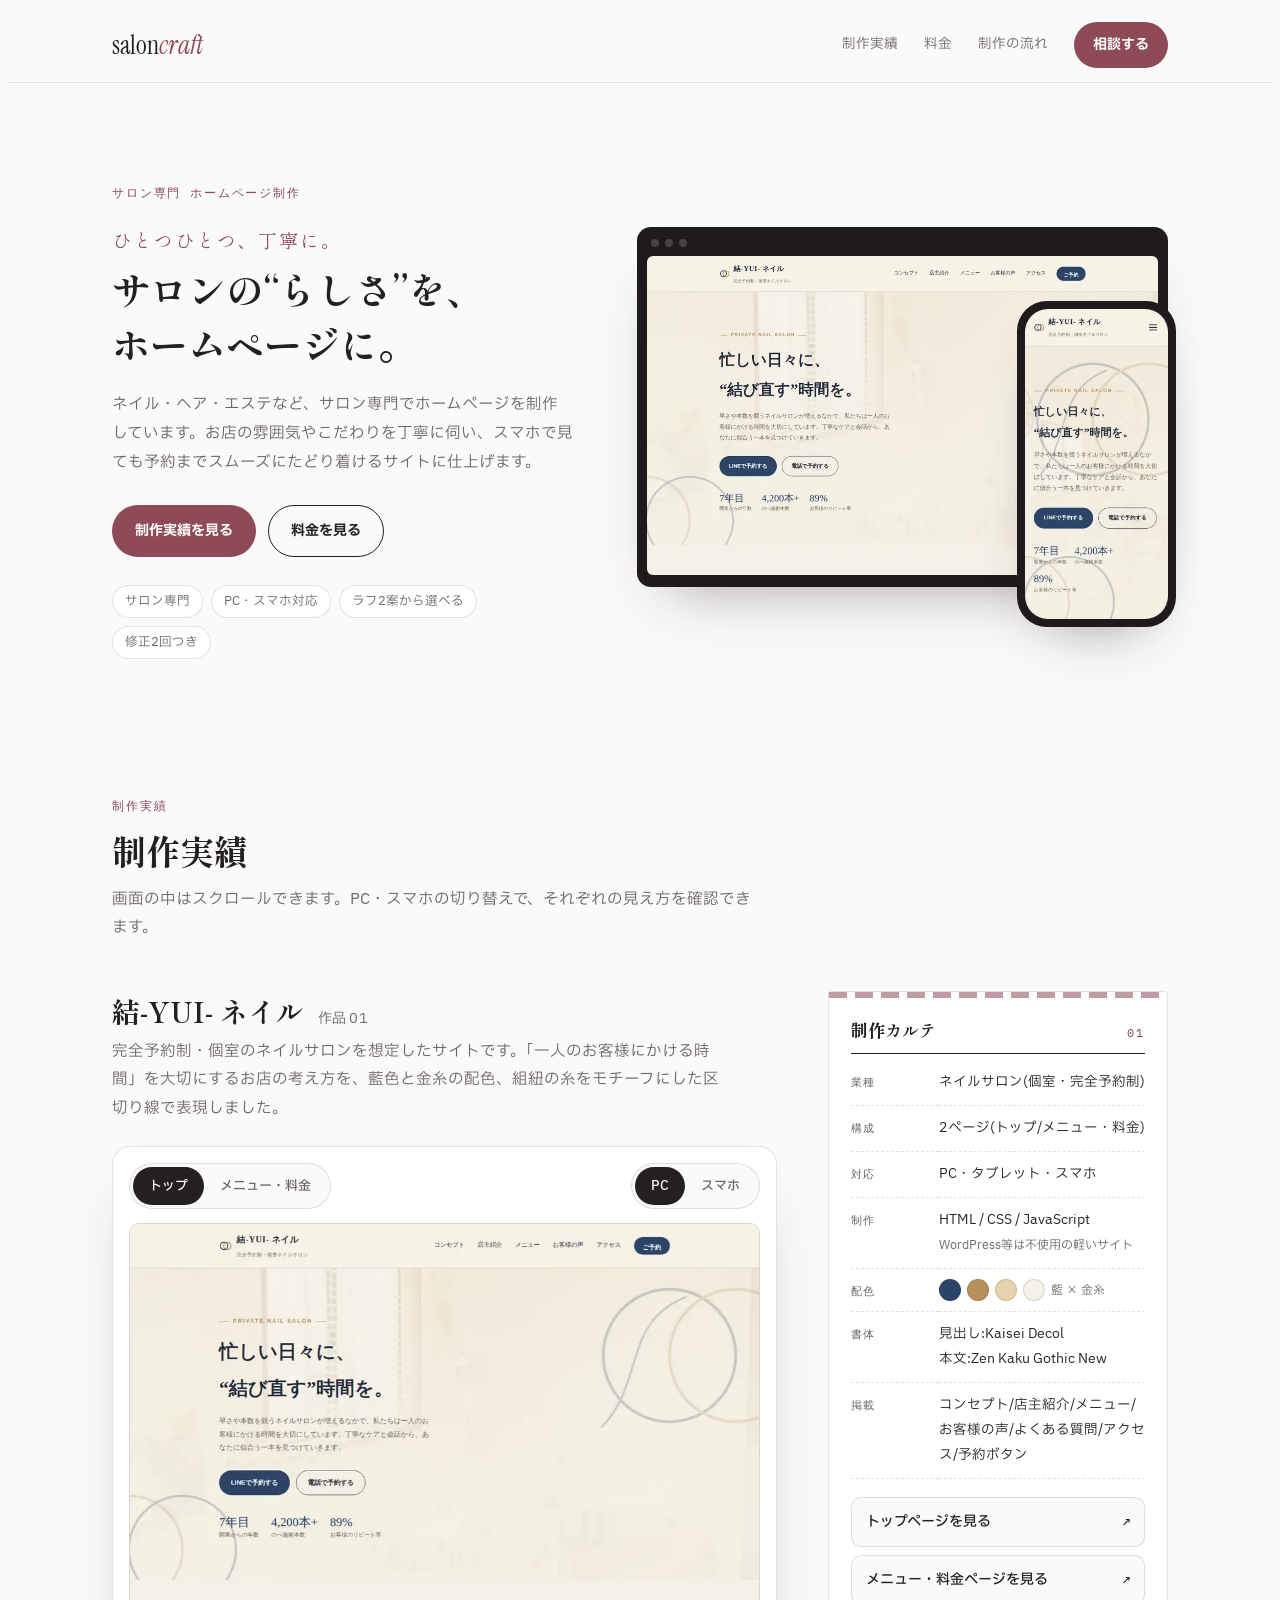
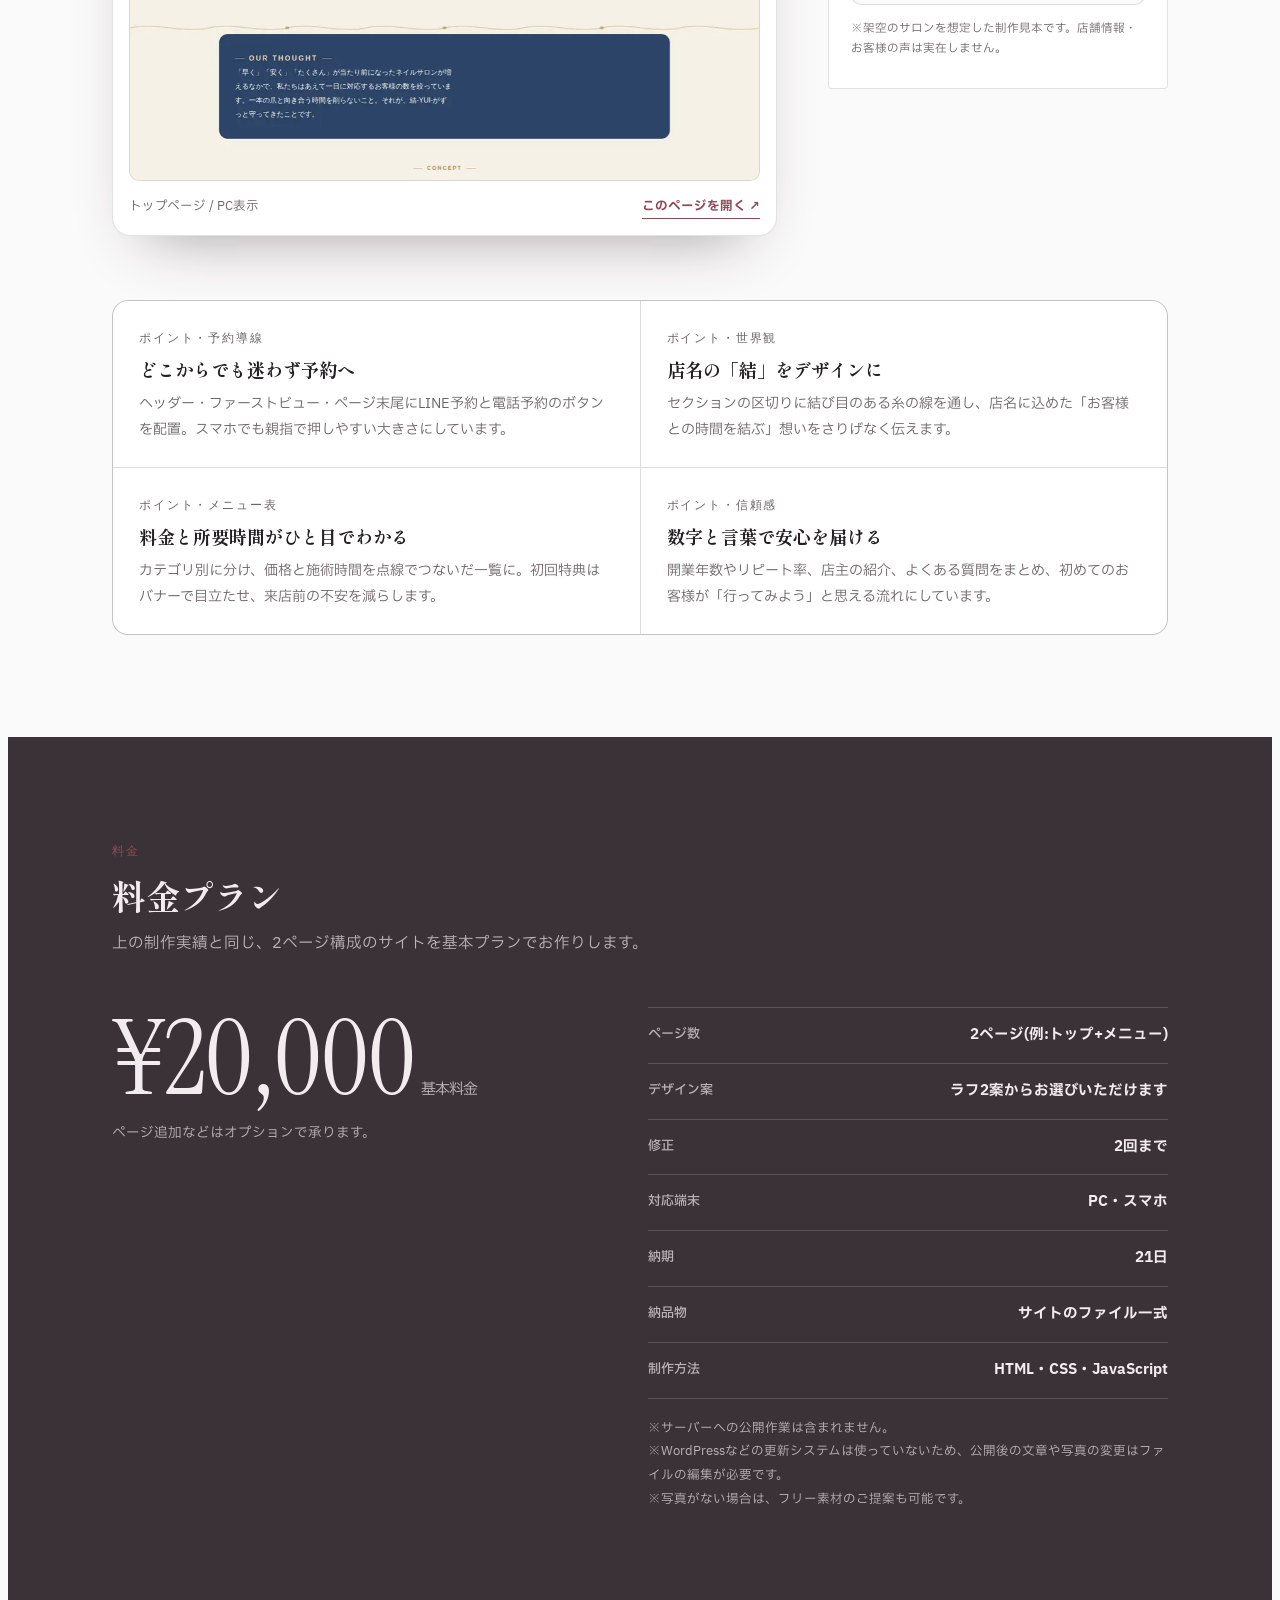
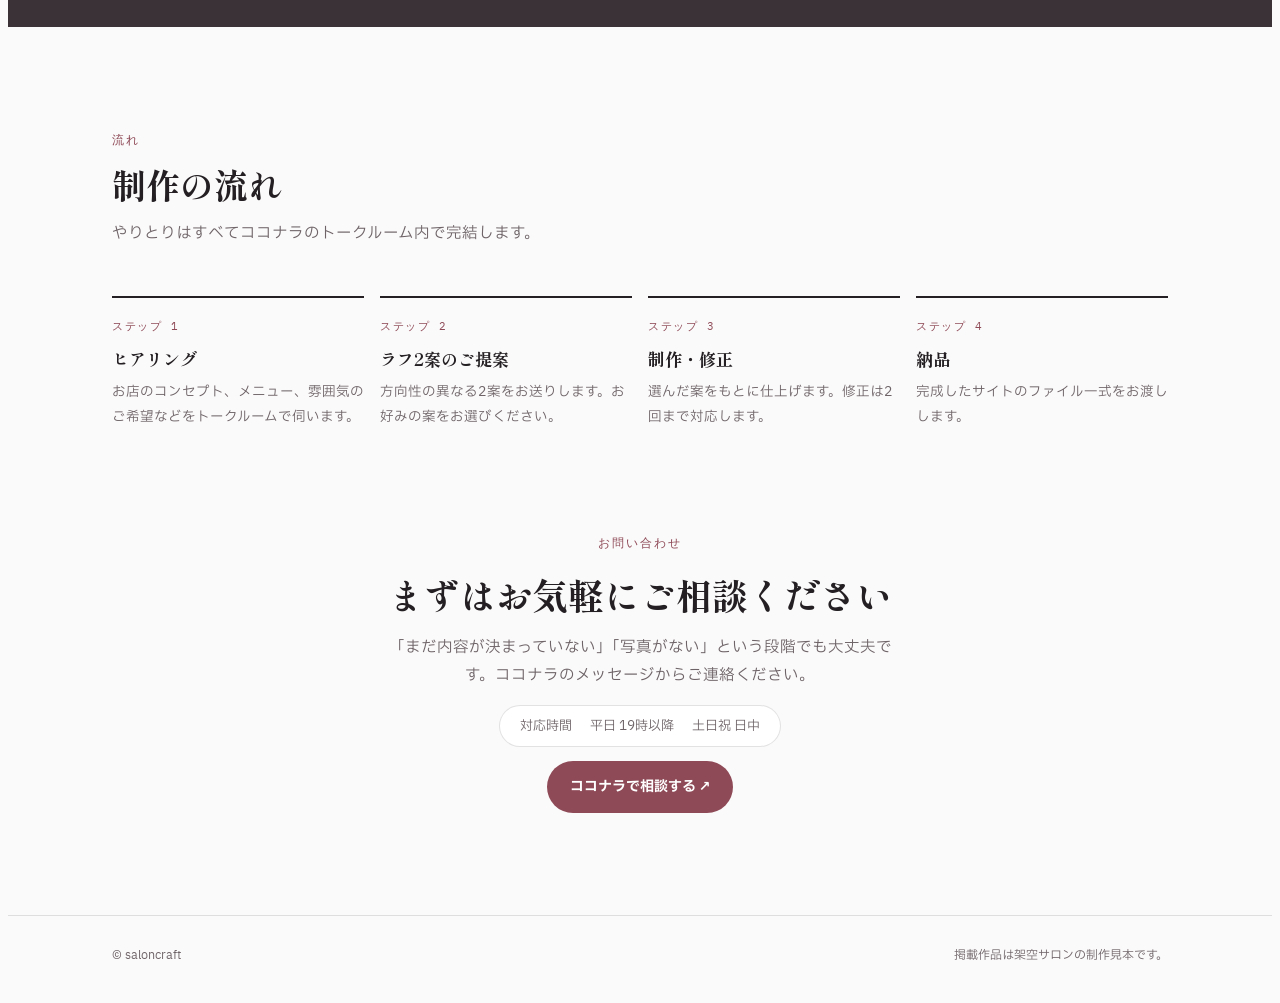
==== git/index.html @ d6b90ef6 "Add files via upload" ====
<!DOCTYPE html>
<html lang="ja">
<head>
<meta charset="UTF-8">
<meta name="viewport" content="width=device-width, initial-scale=1.0">
<meta name="description" content="サロン専門のホームページ制作 saloncraft のポートフォリオ">
<title>saloncraft Works</title>
<link rel="preconnect" href="https://fonts.googleapis.com">
<link rel="preconnect" href="https://fonts.gstatic.com" crossorigin>
<link rel="stylesheet" href="https://fonts.googleapis.com/css2?family=Instrument+Serif:ital@0;1&family=Shippori+Mincho:wght@500;700&family=IBM+Plex+Sans+JP:wght@400;500;700&family=IBM+Plex+Mono:wght@400;500&display=swap">
<style>
:root{
  --bg:#FBFAFA;
  --surface:#FFFFFF;
  --ink:#231F22;
  --muted:#6E6468;
  --line:rgba(35,31,34,.13);
  --accent:#8E4A57;
  --accent-soft:#EFE1E3;
  --deep:#3A3237;
  --on-deep:#F3ECEE;
  --frame:#1E1A1D;
  --shadow:0 30px 60px -34px rgba(40,24,30,.45);
  --serif-en:"Instrument Serif","Times New Roman",serif;
  --serif-jp:"Shippori Mincho","Hiragino Mincho ProN","Yu Mincho",serif;
  --sans:"IBM Plex Sans JP","Hiragino Sans","Yu Gothic",system-ui,sans-serif;
  --mono:"IBM Plex Mono",ui-monospace,Menlo,monospace;
}
@media (prefers-color-scheme: dark){
  :root:not([data-theme="light"]){
    color-scheme:dark;
    --bg:#211D20; --surface:#2B272A; --ink:#EEE8EA; --muted:#AFA3A8;
    --line:rgba(238,232,234,.14); --accent:#DC97A4; --accent-soft:#3A2A2F;
    --deep:#1A1719; --on-deep:#EEE8EA; --frame:#0B090A;
    --shadow:0 30px 60px -30px rgba(0,0,0,.7);
  }
}
:root[data-theme="dark"]{
  color-scheme:dark;
  --bg:#211D20; --surface:#2B272A; --ink:#EEE8EA; --muted:#AFA3A8;
  --line:rgba(238,232,234,.14); --accent:#DC97A4; --accent-soft:#3A2A2F;
  --deep:#1A1719; --on-deep:#EEE8EA; --frame:#0B090A;
  --shadow:0 30px 60px -30px rgba(0,0,0,.7);
}

*{box-sizing:border-box}
html{scroll-behavior:smooth}
body{background:var(--bg);color:var(--ink);font-family:var(--sans);font-size:15.5px;line-height:1.85;-webkit-font-smoothing:antialiased}
a{color:inherit}
img{display:block;max-width:100%}
.wrap{max-width:1120px;margin:0 auto;padding-inline:clamp(16px,4vw,32px)}
h1,h2,h3{font-family:var(--serif-jp);font-weight:700;text-wrap:balance;margin:0;line-height:1.45}
.en{font-family:var(--serif-en);font-weight:400;letter-spacing:.01em}
.label{font-family:var(--mono);font-size:11.5px;letter-spacing:.16em;text-transform:uppercase;color:var(--accent)}
:focus-visible{outline:2px solid var(--accent);outline-offset:3px;border-radius:4px}

/* header */
.site-head{position:sticky;top:env(safe-area-inset-top,0px);z-index:20;background:color-mix(in srgb,var(--bg) 88%,transparent);backdrop-filter:blur(10px);border-bottom:1px solid var(--line)}
.site-head .wrap{display:flex;align-items:center;justify-content:space-between;gap:16px;padding-block:14px}
.logo{font-family:var(--serif-en);font-size:26px;text-decoration:none;line-height:1}
.logo i{color:var(--accent)}
.nav{display:flex;align-items:center;gap:26px;font-size:13.5px}
.nav a{text-decoration:none;color:var(--muted)}
.nav a:hover{color:var(--ink)}
.btn{display:inline-flex;align-items:center;justify-content:center;gap:8px;border-radius:999px;padding:12px 22px;font-weight:700;font-size:14px;text-decoration:none;border:1px solid transparent;transition:transform .2s ease,background .2s ease}
.btn:hover{transform:translateY(-1px)}
.btn-accent{background:var(--accent);color:var(--surface)}
.btn-line{border-color:var(--ink);color:var(--ink)}
.btn-line:hover{background:var(--ink);color:var(--bg)}
.nav .btn{padding:9px 18px;color:var(--surface)}
@media (max-width:720px){.nav a:not(.btn){display:none}}

/* hero */
.hero{padding-block:clamp(48px,8vw,96px) clamp(40px,6vw,72px)}
.hero .wrap{display:grid;grid-template-columns:1fr 1.15fr;gap:clamp(32px,5vw,64px);align-items:center}
.hero h1 .nw{white-space:nowrap}
.hero h1{font-size:clamp(26px,3.4vw,38px);margin:18px 0 20px}
.hero h1 .en{display:block;font-size:.5em;color:var(--accent);margin-bottom:8px;font-family:var(--serif-jp);letter-spacing:.1em}
.hero p{color:var(--muted);max-width:32em;margin:0 0 28px}
.hero .cta{display:flex;gap:12px;flex-wrap:wrap}
.specs{display:flex;flex-wrap:wrap;gap:8px;margin-top:28px;padding:0;list-style:none}
.specs li{font-size:12.5px;border:1px solid var(--line);border-radius:999px;padding:4px 12px;color:var(--muted);background:var(--surface)}

/* device composition */
.stage{position:relative;padding:0 0 40px 0}
.pc{background:var(--frame);border-radius:14px;padding:10px 10px 12px;box-shadow:var(--shadow)}
.pc .bar{display:flex;gap:6px;padding:2px 4px 9px}
.pc .bar span{width:8px;height:8px;border-radius:50%;background:#4a4145}
.pc .screen{border-radius:6px;overflow:hidden;aspect-ratio:16/10;background:#f6f1e6}
.pc .screen img,.phone .screen img{width:100%;height:auto}
.phone{background:var(--frame);border-radius:30px;padding:8px;box-shadow:var(--shadow)}
.phone .screen{border-radius:23px;overflow:hidden;aspect-ratio:9/19.5;background:#f6f1e6}
.stage .phone{position:absolute;right:-8px;bottom:0;width:30%;max-width:190px}
@media (max-width:860px){
  .hero .wrap{grid-template-columns:1fr}
  .stage{margin-right:8px}
}

/* sections */
section.block{padding-block:clamp(56px,8vw,104px)}
.sec-head{display:grid;gap:10px;margin-bottom:clamp(28px,4vw,48px);max-width:640px}
.sec-head h2{font-size:clamp(24px,3.2vw,34px)}
.sec-head p{margin:0;color:var(--muted)}

/* work */
.work{display:grid;grid-template-columns:minmax(0,1fr) 340px;gap:clamp(28px,4vw,56px);align-items:start}
.work-title{display:flex;align-items:baseline;gap:14px;flex-wrap:wrap;margin-bottom:6px}
.work-title h3{font-size:clamp(22px,2.8vw,28px)}
.work-title .en{font-size:14px;color:var(--muted);font-family:var(--sans)}
.work-lede{color:var(--muted);margin:0 0 22px;max-width:40em}

.viewer{background:var(--surface);border:1px solid var(--line);border-radius:18px;padding:16px;box-shadow:var(--shadow)}
.controls{display:flex;justify-content:space-between;gap:10px;flex-wrap:wrap;margin-bottom:14px}
.seg{display:inline-flex;background:var(--bg);border:1px solid var(--line);border-radius:999px;padding:3px}
.seg button{font:inherit;font-size:13px;font-weight:500;border:0;background:transparent;color:var(--muted);padding:7px 16px;border-radius:999px;cursor:pointer}
.seg button[aria-pressed="true"]{background:var(--ink);color:var(--bg)}
.scroller{height:clamp(420px,62vh,620px);overflow-y:auto;border-radius:10px;border:1px solid var(--line);background:#f6f1e6;overscroll-behavior:contain;display:flex;justify-content:center}
.scroller.is-sp{background:var(--bg);padding:18px 0}
.scroller .sp-wrap{width:min(300px,86%);flex:none;background:var(--frame);border-radius:30px;padding:8px;height:max-content}
.scroller .sp-wrap img{border-radius:22px}
.scroller > img{width:100%;height:auto;align-self:flex-start}
.viewer-foot{display:flex;justify-content:space-between;align-items:center;gap:12px;flex-wrap:wrap;margin-top:14px;font-size:12.5px;color:var(--muted)}
.viewer-foot a{font-weight:700;color:var(--accent);text-decoration:none;border-bottom:1px solid currentColor}

/* karte (salon client chart style spec sheet) */
.karte{background:var(--surface);border:1px solid var(--line);border-radius:4px;position:relative;padding:22px 22px 18px}
.karte::before{content:"";position:absolute;left:0;right:0;top:0;height:6px;background:repeating-linear-gradient(90deg,var(--accent) 0 18px,transparent 18px 26px);opacity:.55}
.karte-head{display:flex;justify-content:space-between;align-items:baseline;border-bottom:1px solid var(--ink);padding-bottom:8px;margin-bottom:6px}
.karte-head b{font-family:var(--serif-jp);font-size:17px}
.karte dl{margin:0;display:grid;grid-template-columns:88px 1fr}
.karte dt,.karte dd{padding:10px 0;border-bottom:1px dashed var(--line);font-size:13.5px;margin:0}
.karte dt{font-family:var(--mono);font-size:11px;letter-spacing:.1em;color:var(--muted);padding-top:12px}
.swatches{display:flex;gap:6px;align-items:center;flex-wrap:wrap}
.sw{width:22px;height:22px;border-radius:50%;border:1px solid var(--line)}
.links{display:grid;gap:8px;margin-top:18px}
.links a{display:flex;justify-content:space-between;align-items:center;text-decoration:none;border:1px solid var(--line);border-radius:10px;padding:11px 14px;font-size:14px;font-weight:500;background:var(--bg)}
.links a:hover{border-color:var(--accent);color:var(--accent)}
.links a span{font-family:var(--mono);font-size:12px}
.note-fict{font-size:11.5px;color:var(--muted);margin-top:14px;line-height:1.7}
@media (max-width:920px){.work{grid-template-columns:1fr}}

/* points */
.points{display:grid;grid-template-columns:repeat(2,1fr);gap:1px;background:var(--line);border:1px solid var(--line);border-radius:16px;overflow:hidden;margin-top:clamp(40px,6vw,64px)}
.point{background:var(--surface);padding:26px 26px 24px;display:grid;gap:8px;align-content:start}
.point .label{color:var(--muted)}
.point h4{font-family:var(--serif-jp);font-size:18px;margin:0;line-height:1.5}
.point p{margin:0;font-size:14px;color:var(--muted)}
@media (max-width:640px){.points{grid-template-columns:1fr}}

/* plan */
.plan-wrap{background:var(--deep);color:var(--on-deep)}
.plan-wrap .label{color:var(--accent)}
.plan-wrap .sec-head p{color:color-mix(in srgb,var(--on-deep) 70%,transparent)}
.plan{display:grid;grid-template-columns:1fr 1.1fr;gap:clamp(28px,5vw,64px);align-items:start}
.price{font-family:var(--serif-en);font-size:clamp(64px,10vw,104px);line-height:1;letter-spacing:-.01em}
.price small{font-family:var(--sans);font-size:15px;margin-left:6px;opacity:.75}
.plan-sub{opacity:.7;font-size:13.5px;margin:10px 0 0}
.incl{list-style:none;margin:0;padding:0;border-top:1px solid rgba(243,236,238,.18)}
.incl li{display:flex;justify-content:space-between;gap:16px;padding:14px 0;border-bottom:1px solid rgba(243,236,238,.18);font-size:14.5px}
.incl li b{font-weight:500;opacity:.7;font-size:13px}
.incl li span{font-weight:700;text-align:right}
.plan-notes{margin-top:18px;font-size:12.5px;opacity:.7;line-height:1.9}
@media (max-width:820px){.plan{grid-template-columns:1fr}}

/* flow */
.flow{list-style:none;margin:0;padding:0;display:grid;grid-template-columns:repeat(4,1fr);gap:16px;counter-reset:f}
.flow li{position:relative;padding-top:18px;border-top:2px solid var(--ink);display:grid;gap:6px;align-content:start}
.flow li::before{counter-increment:f;content:"ステップ " counter(f);font-family:var(--mono);font-size:11px;letter-spacing:.14em;color:var(--accent)}
.flow h4{font-family:var(--serif-jp);font-size:17px;margin:0}
.flow p{margin:0;font-size:13.5px;color:var(--muted)}
@media (max-width:860px){.flow{grid-template-columns:1fr 1fr;row-gap:28px}}
@media (max-width:480px){.flow{grid-template-columns:1fr}}

/* contact */
.contact{text-align:center;display:grid;justify-items:center;gap:14px}
.contact h2{font-size:clamp(24px,3.4vw,36px)}
.contact p{color:var(--muted);margin:0;max-width:34em}
.hours{display:inline-flex;gap:18px;flex-wrap:wrap;justify-content:center;font-size:13px;color:var(--muted);border:1px solid var(--line);border-radius:999px;padding:8px 20px;background:var(--surface)}
footer{border-top:1px solid var(--line);padding-block:28px;font-size:12px;color:var(--muted)}
footer .wrap{display:flex;justify-content:space-between;gap:12px;flex-wrap:wrap}

@media (prefers-reduced-motion:reduce){
  html{scroll-behavior:auto}
  .btn{transition:none}
}
</style>
</head>
<body>


<header class="site-head">
  <div class="wrap">
    <a class="logo" href="#top">salon<i>craft</i></a>
    <nav class="nav" aria-label="ページ内リンク">
      <a href="#works">制作実績</a>
      <a href="#plan">料金</a>
      <a href="#flow">制作の流れ</a>
      <a class="btn btn-accent" href="#contact">相談する</a>
    </nav>
  </div>
</header>

<main id="top">
  <section class="hero">
    <div class="wrap">
      <div>
        <span class="label">サロン専門 ホームページ制作</span>
        <h1><span class="en">ひとつひとつ、丁寧に。</span><span class="nw">サロンの“らしさ”を、</span><br><span class="nw">ホームページに。</span></h1>
        <p>ネイル・ヘア・エステなど、サロン専門でホームページを制作しています。お店の雰囲気やこだわりを丁寧に伺い、スマホで見ても予約までスムーズにたどり着けるサイトに仕上げます。</p>
        <div class="cta">
          <a class="btn btn-accent" href="#works">制作実績を見る</a>
          <a class="btn btn-line" href="#plan">料金を見る</a>
        </div>
        <ul class="specs">
          <li>サロン専門</li><li>PC・スマホ対応</li><li>ラフ2案から選べる</li><li>修正2回つき</li>
        </ul>
      </div>
      <div class="stage" aria-hidden="true">
        <div class="pc">
          <div class="bar"><span></span><span></span><span></span></div>
          <div class="screen"><img src="[data-uri]" alt=""></div>
        </div>
        <div class="phone">
          <div class="screen"><img src="[data-uri]" alt=""></div>
        </div>
      </div>
    </div>
  </section>

  <section class="block" id="works" style="padding-top:clamp(24px,4vw,48px)">
    <div class="wrap">
      <div class="sec-head">
        <span class="label">制作実績</span>
        <h2>制作実績</h2>
        <p>画面の中はスクロールできます。PC・スマホの切り替えで、それぞれの見え方を確認できます。</p>
      </div>

      <div class="work">
        <div>
          <div class="work-title">
            <h3>結-YUI- ネイル</h3>
            <span class="en">作品 01</span>
          </div>
          <p class="work-lede">完全予約制・個室のネイルサロンを想定したサイトです。「一人のお客様にかける時間」を大切にするお店の考え方を、藍色と金糸の配色、組紐の糸をモチーフにした区切り線で表現しました。</p>

          <div class="viewer">
            <div class="controls">
              <div class="seg" role="group" aria-label="ページ">
                <button type="button" id="pg-top" data-page="top" aria-pressed="true">トップ</button>
                <button type="button" id="pg-menu" data-page="menu" aria-pressed="false">メニュー・料金</button>
              </div>
              <div class="seg" role="group" aria-label="表示">
                <button type="button" id="dv-pc" data-dev="pc" aria-pressed="false">PC</button>
                <button type="button" id="dv-sp" data-dev="sp" aria-pressed="true">スマホ</button>
              </div>
            </div>
            <div class="scroller" id="scroller" tabindex="0" aria-label="サイトのプレビュー(スクロールできます)"></div>
            <div class="viewer-foot">
              <span id="viewer-cap">トップページ / スマホ表示</span>
              <a id="viewer-link" href="yui-top.html">このページを開く ↗</a>
            </div>
          </div>
        </div>

        <aside class="karte" aria-label="制作カルテ">
          <div class="karte-head"><b>制作カルテ</b><span class="label">01</span></div>
          <dl>
            <dt>業種</dt><dd>ネイルサロン(個室・完全予約制)</dd>
            <dt>構成</dt><dd>2ページ(トップ/メニュー・料金)</dd>
            <dt>対応</dt><dd>PC・タブレット・スマホ</dd>
            <dt>制作</dt><dd>HTML / CSS / JavaScript<br><span style="font-size:12px;color:var(--muted)">WordPress等は不使用の軽いサイト</span></dd>
            <dt>配色</dt><dd><div class="swatches"><span class="sw" style="background:#2c4468"></span><span class="sw" style="background:#b8905a"></span><span class="sw" style="background:#e8d3ae"></span><span class="sw" style="background:#f6f1e6"></span><span style="font-size:12px;color:var(--muted)">藍 × 金糸</span></div></dd>
            <dt>書体</dt><dd>見出し:Kaisei Decol<br>本文:Zen Kaku Gothic New</dd>
            <dt>掲載</dt><dd>コンセプト/店主紹介/メニュー/お客様の声/よくある質問/アクセス/予約ボタン</dd>
          </dl>
          <div class="links">
            <a href="yui-top.html" >トップページを見る <span>↗</span></a>
            <a href="yui-menu.html" >メニュー・料金ページを見る <span>↗</span></a>
          </div>
          <p class="note-fict">※架空のサロンを想定した制作見本です。店舗情報・お客様の声は実在しません。</p>
        </aside>
      </div>

      <div class="points">
        <div class="point">
          <span class="label">ポイント・予約導線</span>
          <h4>どこからでも迷わず予約へ</h4>
          <p>ヘッダー・ファーストビュー・ページ末尾にLINE予約と電話予約のボタンを配置。スマホでも親指で押しやすい大きさにしています。</p>
        </div>
        <div class="point">
          <span class="label">ポイント・世界観</span>
          <h4>店名の「結」をデザインに</h4>
          <p>セクションの区切りに結び目のある糸の線を通し、店名に込めた「お客様との時間を結ぶ」想いをさりげなく伝えます。</p>
        </div>
        <div class="point">
          <span class="label">ポイント・メニュー表</span>
          <h4>料金と所要時間がひと目でわかる</h4>
          <p>カテゴリ別に分け、価格と施術時間を点線でつないだ一覧に。初回特典はバナーで目立たせ、来店前の不安を減らします。</p>
        </div>
        <div class="point">
          <span class="label">ポイント・信頼感</span>
          <h4>数字と言葉で安心を届ける</h4>
          <p>開業年数やリピート率、店主の紹介、よくある質問をまとめ、初めてのお客様が「行ってみよう」と思える流れにしています。</p>
        </div>
      </div>
    </div>
  </section>

  <section class="block plan-wrap" id="plan">
    <div class="wrap">
      <div class="sec-head">
        <span class="label">料金</span>
        <h2>料金プラン</h2>
        <p>上の制作実績と同じ、2ページ構成のサイトを基本プランでお作りします。</p>
      </div>
      <div class="plan">
        <div>
          <div class="price">¥20,000<small>基本料金</small></div>
          <p class="plan-sub">ページ追加などはオプションで承ります。</p>
        </div>
        <div>
          <ul class="incl">
            <li><b>ページ数</b><span>2ページ(例:トップ+メニュー)</span></li>
            <li><b>デザイン案</b><span>ラフ2案からお選びいただけます</span></li>
            <li><b>修正</b><span>2回まで</span></li>
            <li><b>対応端末</b><span>PC・スマホ</span></li>
            <li><b>納期</b><span>21日</span></li>
            <li><b>納品物</b><span>サイトのファイル一式</span></li>
            <li><b>制作方法</b><span>HTML・CSS・JavaScript</span></li>
          </ul>
          <p class="plan-notes">※サーバーへの公開作業は含まれません。<br>※WordPressなどの更新システムは使っていないため、公開後の文章や写真の変更はファイルの編集が必要です。<br>※写真がない場合は、フリー素材のご提案も可能です。</p>
        </div>
      </div>
    </div>
  </section>

  <section class="block" id="flow">
    <div class="wrap">
      <div class="sec-head">
        <span class="label">流れ</span>
        <h2>制作の流れ</h2>
        <p>やりとりはすべてココナラのトークルーム内で完結します。</p>
      </div>
      <ol class="flow">
        <li><h4>ヒアリング</h4><p>お店のコンセプト、メニュー、雰囲気のご希望などをトークルームで伺います。</p></li>
        <li><h4>ラフ2案のご提案</h4><p>方向性の異なる2案をお送りします。お好みの案をお選びください。</p></li>
        <li><h4>制作・修正</h4><p>選んだ案をもとに仕上げます。修正は2回まで対応します。</p></li>
        <li><h4>納品</h4><p>完成したサイトのファイル一式をお渡しします。</p></li>
      </ol>
    </div>
  </section>

  <section class="block" id="contact" style="padding-top:0">
    <div class="wrap contact">
      <span class="label">お問い合わせ</span>
      <h2>まずはお気軽にご相談ください</h2>
      <p>「まだ内容が決まっていない」「写真がない」という段階でも大丈夫です。ココナラのメッセージからご連絡ください。</p>
      <div class="hours"><span>対応時間</span><span>平日 19時以降</span><span>土日祝 日中</span></div>
      <a class="btn btn-accent" href="https://coconala.com/" target="_blank" rel="noopener">ココナラで相談する ↗</a>
    </div>
  </section>
</main>

<footer>
  <div class="wrap">
    <span>© saloncraft</span>
    <span>掲載作品は架空サロンの制作見本です。</span>
  </div>
</footer>

<script>
(function(){
  var IMGS={"top-pc":"[data-uri]","top-sp":"[data-uri]","menu-pc":"[data-uri]","menu-sp":"[data-uri]"};
  var URLS={
    top:"yui-top.html",
    menu:"yui-menu.html"
  };
  var NAMES={top:"トップページ",menu:"メニュー・料金ページ"};
  var state={page:"top",dev:window.matchMedia("(min-width:921px)").matches?"pc":"sp"};
  var sc=document.getElementById("scroller");
  var cap=document.getElementById("viewer-cap");
  var link=document.getElementById("viewer-link");
  function render(){
    var src=IMGS[state.page+"-"+state.dev];
    var alt=NAMES[state.page]+"の"+(state.dev==="pc"?"PC":"スマホ")+"表示";
    sc.classList.toggle("is-sp",state.dev==="sp");
    sc.innerHTML=state.dev==="sp"
      ? '<div class="sp-wrap"><img src="'+src+'" alt="'+alt+'"></div>'
      : '<img src="'+src+'" alt="'+alt+'">';
    sc.scrollTop=0;
    cap.textContent=NAMES[state.page]+" / "+(state.dev==="pc"?"PC表示":"スマホ表示");
    link.href=URLS[state.page];
    document.querySelectorAll("[data-page]").forEach(function(b){b.setAttribute("aria-pressed",b.dataset.page===state.page)});
    document.querySelectorAll("[data-dev]").forEach(function(b){b.setAttribute("aria-pressed",b.dataset.dev===state.dev)});
  }
  document.querySelectorAll("[data-page]").forEach(function(b){b.addEventListener("click",function(){state.page=b.dataset.page;render()})});
  document.querySelectorAll("[data-dev]").forEach(function(b){b.addEventListener("click",function(){state.dev=b.dataset.dev;render()})});
  render();
})();
</script>

</body>
</html>
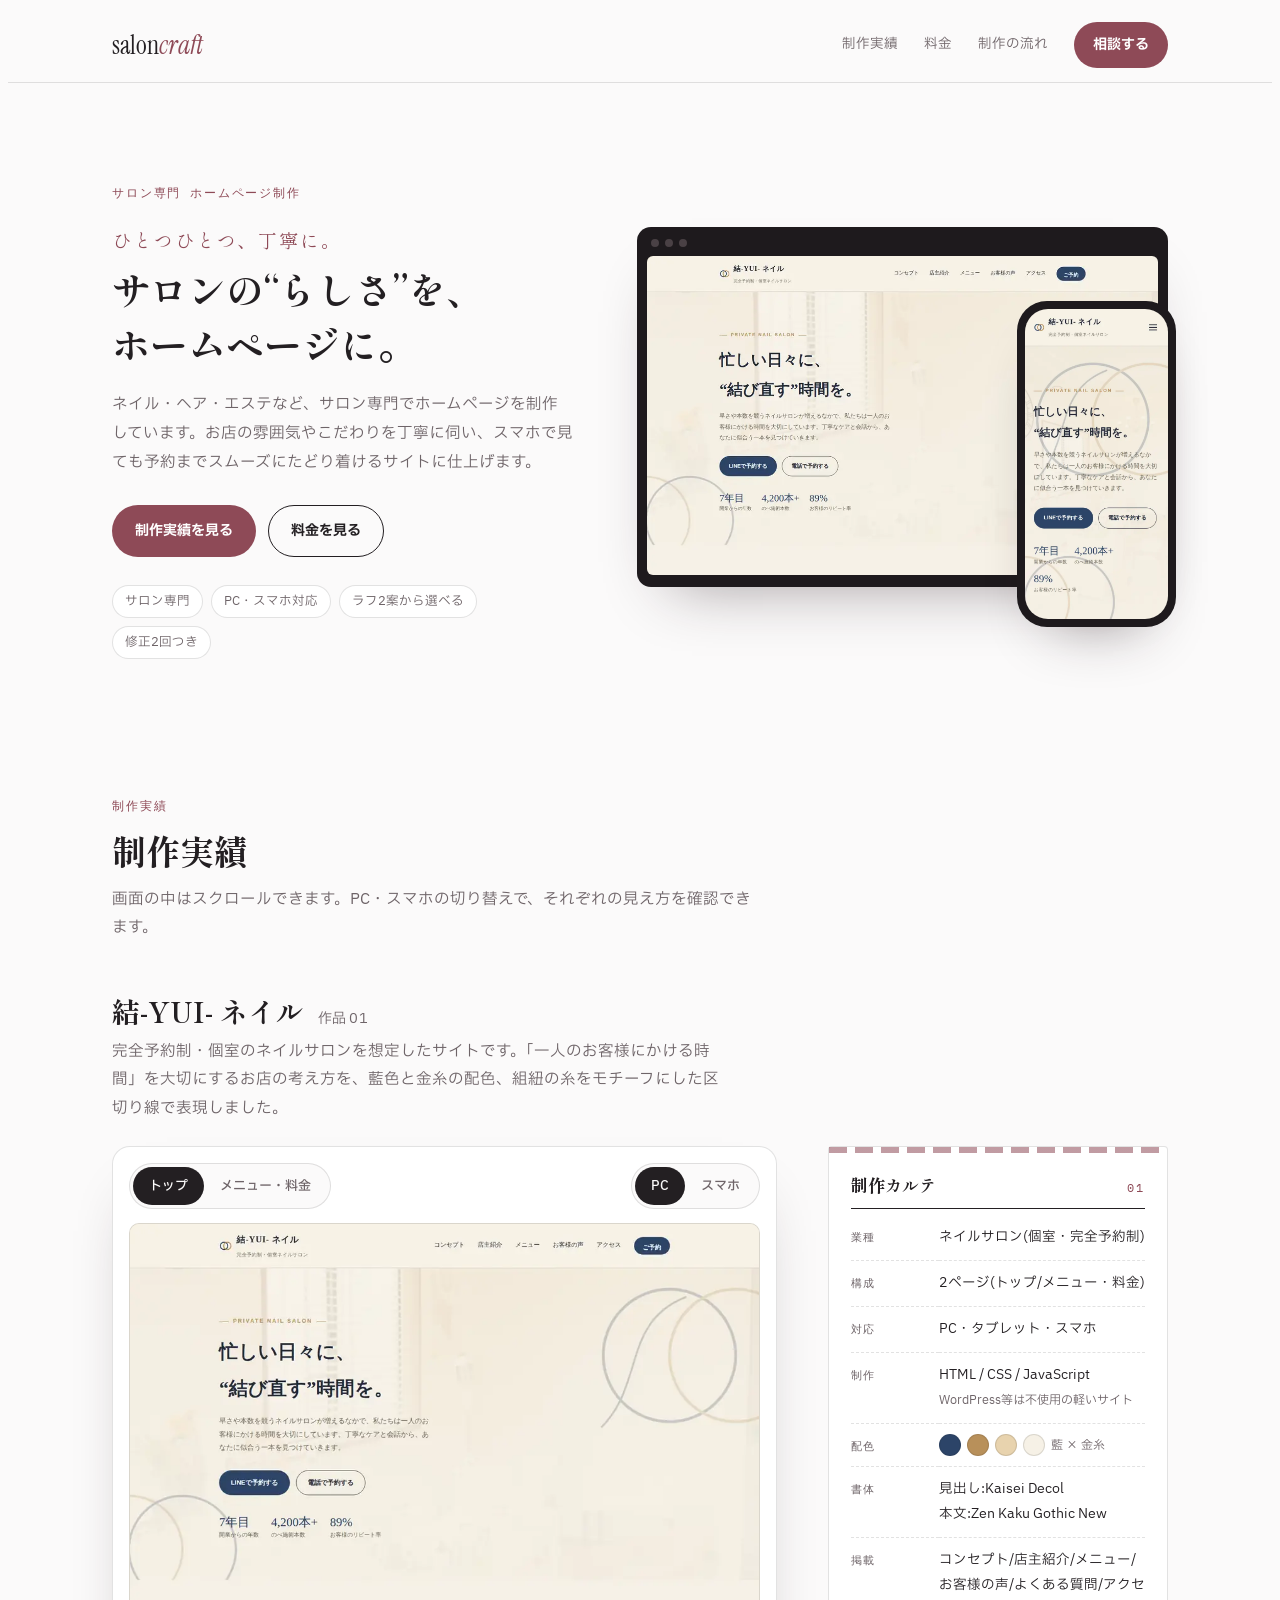
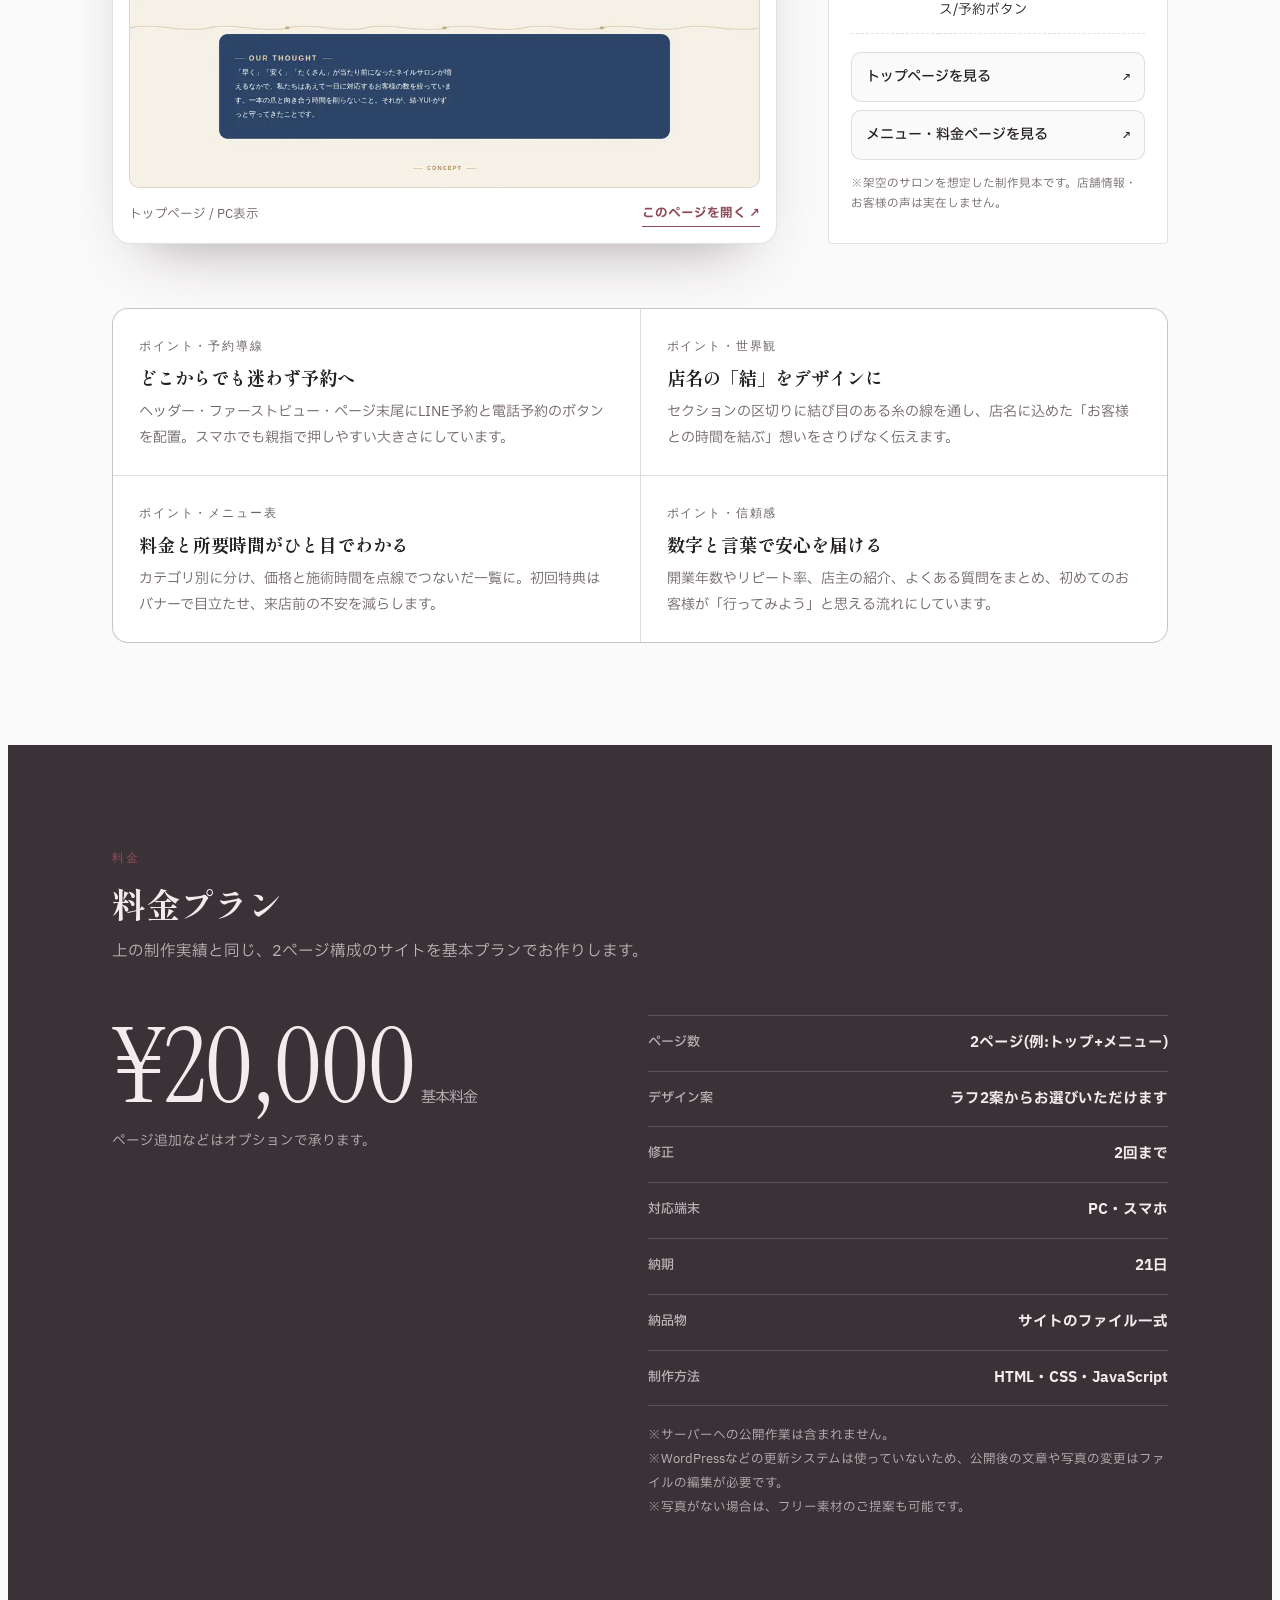
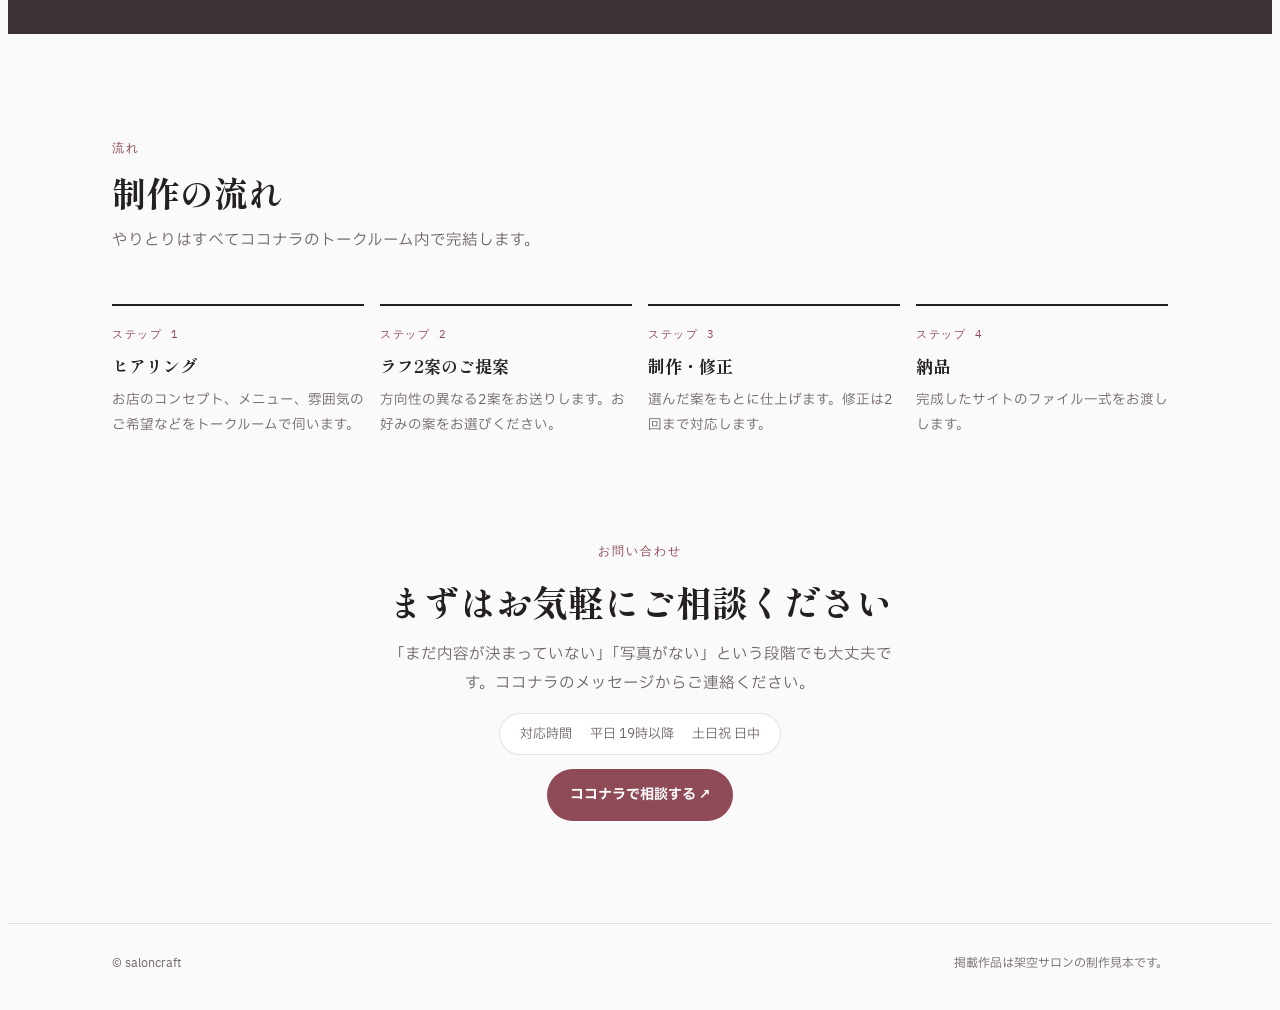
==== commit df8f3484: "Add files via upload" ====
--- a/git/index.html
+++ b/git/index.html
@@ -103,7 +103,12 @@
 .sec-head p{margin:0;color:var(--muted)}
 
 /* work */
-.work{display:grid;grid-template-columns:minmax(0,1fr) 340px;gap:clamp(28px,4vw,56px);align-items:start}
+.work{display:grid;grid-template-columns:minmax(0,1fr) 340px;gap:clamp(28px,4vw,56px);align-items:stretch}
+.work-main{display:flex;flex-direction:column}
+.work-main .viewer{flex:1;display:flex;flex-direction:column}
+.work-main .scroller{flex:1 1 auto}
+.karte{display:flex;flex-direction:column}
+.karte .links{margin-top:auto;padding-top:18px}
 .work-title{display:flex;align-items:baseline;gap:14px;flex-wrap:wrap;margin-bottom:6px}
 .work-title h3{font-size:clamp(22px,2.8vw,28px)}
 .work-title .en{font-size:14px;color:var(--muted);font-family:var(--sans)}
@@ -132,7 +137,7 @@
 .karte dt{font-family:var(--mono);font-size:11px;letter-spacing:.1em;color:var(--muted);padding-top:12px}
 .swatches{display:flex;gap:6px;align-items:center;flex-wrap:wrap}
 .sw{width:22px;height:22px;border-radius:50%;border:1px solid var(--line)}
-.links{display:grid;gap:8px;margin-top:18px}
+.links{display:grid;gap:8px}
 .links a{display:flex;justify-content:space-between;align-items:center;text-decoration:none;border:1px solid var(--line);border-radius:10px;padding:11px 14px;font-size:14px;font-weight:500;background:var(--bg)}
 .links a:hover{border-color:var(--accent);color:var(--accent)}
 .links a span{font-family:var(--mono);font-size:12px}
@@ -235,13 +240,13 @@
         <p>画面の中はスクロールできます。PC・スマホの切り替えで、それぞれの見え方を確認できます。</p>
       </div>
 
+      <div class="work-title">
+        <h3>結-YUI- ネイル</h3>
+        <span class="en">作品 01</span>
+      </div>
+      <p class="work-lede">完全予約制・個室のネイルサロンを想定したサイトです。「一人のお客様にかける時間」を大切にするお店の考え方を、藍色と金糸の配色、組紐の糸をモチーフにした区切り線で表現しました。</p>
       <div class="work">
-        <div>
-          <div class="work-title">
-            <h3>結-YUI- ネイル</h3>
-            <span class="en">作品 01</span>
-          </div>
-          <p class="work-lede">完全予約制・個室のネイルサロンを想定したサイトです。「一人のお客様にかける時間」を大切にするお店の考え方を、藍色と金糸の配色、組紐の糸をモチーフにした区切り線で表現しました。</p>
+        <div class="work-main">
 
           <div class="viewer">
             <div class="controls">
